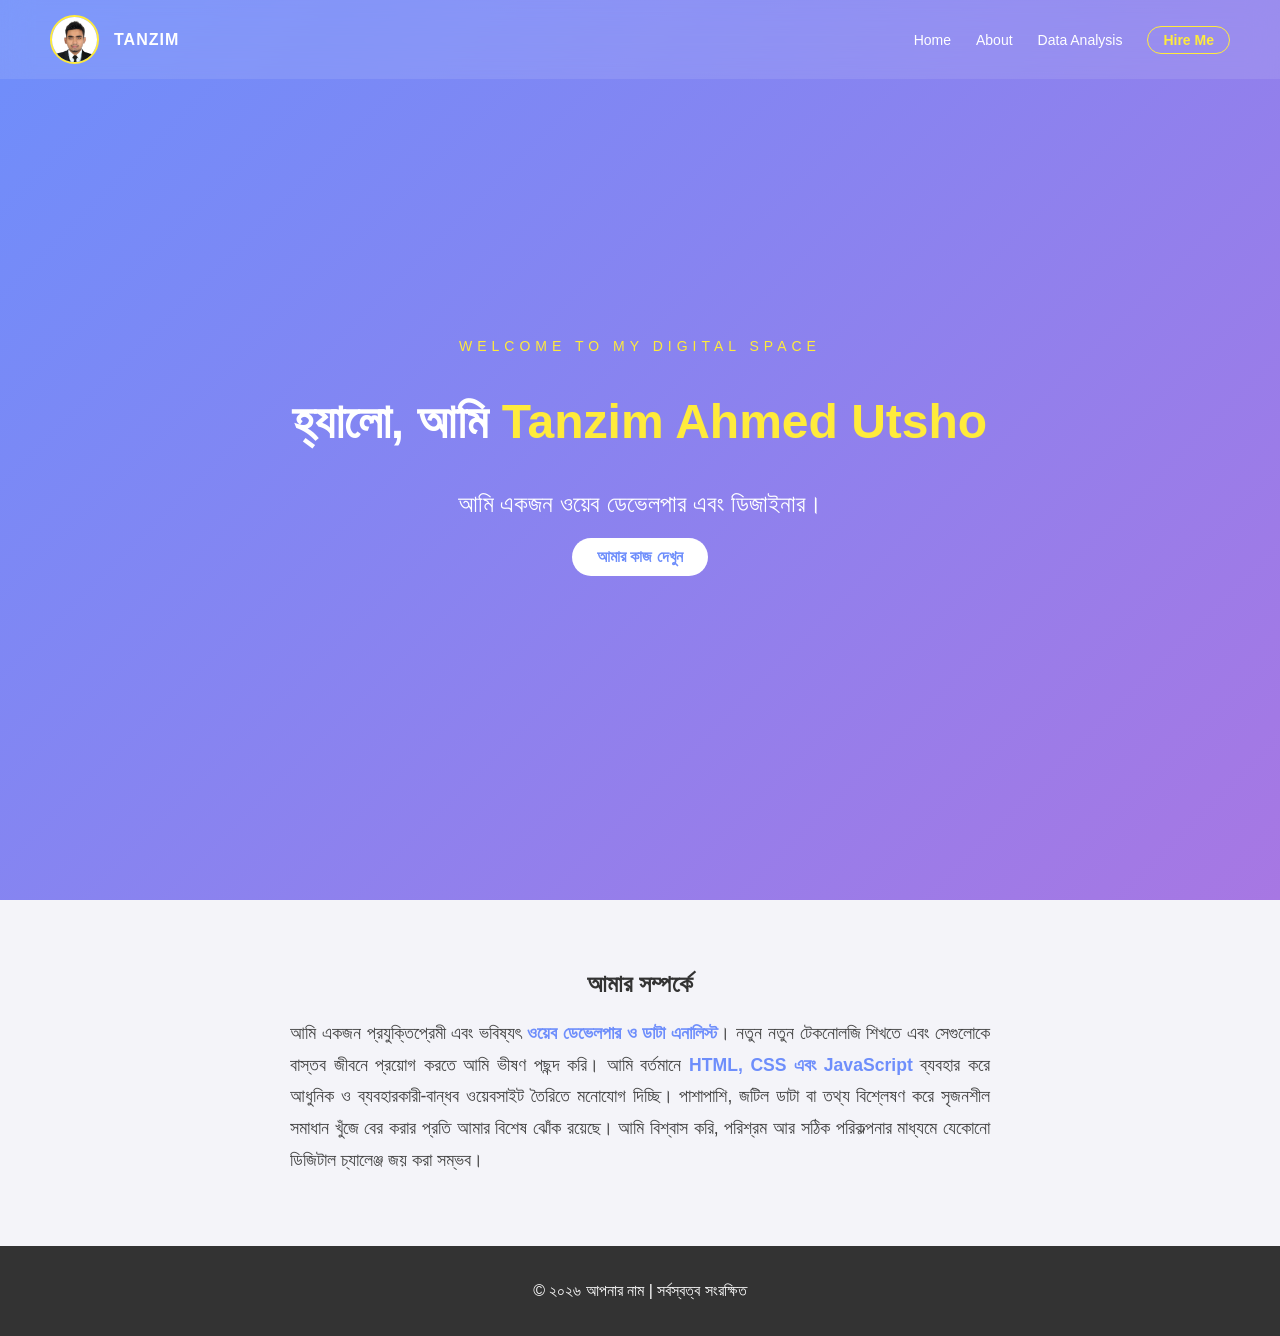
==== index.html @ 4c3c1fb1 "add temp design" ====
<!doctype html>
<html lang="en">
  <head>
    <meta charset="UTF-8" />
    <meta name="viewport" content="width=device-width, initial-scale=1.0" />
    <title>আমার পোর্টফোলিও</title>
    <link rel="stylesheet" href="style.css" />
  </head>
  <body>
    <!-- Navigation Bar and Profile Image -->
    <nav
      style="
        display: flex;
        justify-content: space-between;
        align-items: center;
        padding: 15px 50px;
        background: rgba(255, 255, 255, 0.1);
        backdrop-filter: blur(15px);
        position: fixed;
        top: 0;
        width: 100%;
        z-index: 1000;
        box-sizing: border-box;
      "
    >
      <!-- প্রোফাইল ছবি ও নাম -->
      <div style="display: flex; align-items: center; gap: 15px">
        <img
          src="/image/Tanzim Ahmed 2x2.jpg"
          alt="Tanzim"
          style="
            width: 45px;
            height: 45px;
            border-radius: 50%;
            border: 2px solid #ffeb3b;
            object-fit: cover;
          "
        />
        <span style="color: white; font-weight: bold; letter-spacing: 1px"
          >TANZIM</span
        >
      </div>

      <!-- মেনু লিঙ্কস -->
      <ul
        style="
          list-style: none;
          display: flex;
          gap: 25px;
          margin: 0;
          padding: 0;
        "
      >
        <li>
          <a
            href="#"
            style="
              color: white;
              text-decoration: none;
              font-size: 14px;
              font-weight: 500;
              transition: 0.3s;
            "
            >Home</a
          >
        </li>
        <li>
          <a
            href="#about"
            style="
              color: white;
              text-decoration: none;
              font-size: 14px;
              font-weight: 500;
            "
            >About</a
          >
        </li>
        <li>
          <a
            href="skill.html"
            style="
              color: white;
              text-decoration: none;
              font-size: 14px;
              font-weight: 500;
            "
            >Data Analysis</a
          >
        </li>
        <li>
          <a
            href="hireMe.html"
            style="
              color: #ffeb3b;
              text-decoration: none;
              font-size: 14px;
              font-weight: bold;
              border: 1px solid #ffeb3b;
              padding: 5px 15px;
              border-radius: 20px;
            "
            >Hire Me</a
          >
        </li>
      </ul>
    </nav>

    <section id="hero">
      <div class="content">
        <p
          style="
            text-transform: uppercase;
            letter-spacing: 5px;
            color: #ffeb3b;
            font-size: 14px;
            margin-bottom: 0;
            animation: glow 2s ease-in-out infinite alternate;
          "
        >
          Welcome to my Digital Space
        </p>

        <!-- নিচের কোডটি আপনার CSS ফাইলে দিয়ে দিন -->
        <style>
          @keyframes glow {
            from {
              text-shadow:
                0 0 5px #fff,
                0 0 10px #ffeb3b;
            }
            to {
              text-shadow:
                0 0 10px #fff,
                0 0 20px #ffeb3b;
            }
          }
        </style>

        <h1>হ্যালো, আমি <span>Tanzim Ahmed Utsho</span></h1>
        <p id="a">আমি একজন ওয়েব ডেভেলপার এবং ডিজাইনার।</p>
        <a href="frontPage.html" class="btn">আমার কাজ দেখুন</a>
      </div>
    </section>

    <section id="about">
      <h2>আমার সম্পর্কে</h2>
      <p>
        আমি একজন প্রযুক্তিপ্রেমী এবং ভবিষ্যৎ
        <b>ওয়েব ডেভেলপার ও ডাটা এনালিস্ট</b>। নতুন নতুন টেকনোলজি শিখতে এবং
        সেগুলোকে বাস্তব জীবনে প্রয়োগ করতে আমি ভীষণ পছন্দ করি। আমি বর্তমানে
        <b>HTML, CSS এবং JavaScript</b> ব্যবহার করে আধুনিক ও ব্যবহারকারী-বান্ধব
        ওয়েবসাইট তৈরিতে মনোযোগ দিচ্ছি। পাশাপাশি, জটিল ডাটা বা তথ্য বিশ্লেষণ করে
        সৃজনশীল সমাধান খুঁজে বের করার প্রতি আমার বিশেষ ঝোঁক রয়েছে। আমি বিশ্বাস
        করি, পরিশ্রম আর সঠিক পরিকল্পনার মাধ্যমে যেকোনো ডিজিটাল চ্যালেঞ্জ জয় করা
        সম্ভব।
      </p>
    </section>

    <footer>
      <p>&copy; ২০২৬ আপনার নাম | সর্বস্বত্ব সংরক্ষিত</p>
    </footer>
  </body>
</html>
---- style.css ----
/* পুরো পেজের বেসিক ডিজাইন */
body {
  font-family: "Segoe UI", Tahoma, Geneva, Verdana, sans-serif;
  margin: 0;
  padding: 0;
  background-color: #f4f4f9;
  color: #333;
  text-align: center;
}

/* হিরো সেকশন (উপরের অংশ) */
#hero {
  background: linear-gradient(135deg, #6e8efb, #a777e3);
  height: 100vh;
  display: flex;
  justify-content: center;
  align-items: center;
  color: white;
}

#hero h1 {
  font-size: 3rem;
}

#hero span {
  color: #ffeb3b; /* নামের রঙ আলাদা করা হয়েছে */
}

/* আপনার আগের id="a" এর জন্য স্টাইল */
#a {
  font-size: 1.5rem;
  margin-bottom: 20px;
}

/* বাটন ডিজাইন */
.btn {
  display: inline-block;
  padding: 10px 25px;
  background: white;
  color: #6e8efb;
  text-decoration: none;
  border-radius: 50px;
  font-weight: bold;
  transition: 0.3s;
}

.btn:hover {
  background: #ffeb3b;
  color: #333;
}

/* About সেকশন */
#about {
  padding: 50px 20px;
  max-width: 800px;
  margin: 0 auto;
}
#about p {
  font-size: 1.1rem;
  line-height: 1.8; /* লাইনের মাঝখানে গ্যাপ বাড়াবে, যা পড়ার জন্য আরামদায়ক */
  color: #444;
  max-width: 700px;
  margin: 20px auto; /* টেক্সটটি মাঝখানে রাখবে */
  text-align: justify; /* দুই পাশের মার্জিন সমান রাখবে */
}

#about b {
  color: #6e8efb; /* মূল শব্দগুলো নীল রঙে হাইলাইট হবে */
}

/* ফুটার */
footer {
  background: #333;
  color: white;
  padding: 20px 0;
}

/* নেভিগেশন বার এর জন্য এনিমেশন */
nav {
  animation: slideDown 0.8s ease-out;
}

@keyframes slideDown {
  from {
    transform: translateY(-100%);
  }
  to {
    transform: translateY(0);
  }
}

/* মেনু লিঙ্কে মাউস নিলে হালকা উজ্জ্বল হবে */
nav ul li a:hover {
  color: #ffeb3b !important;
  text-shadow: 0 0 10px rgba(255, 235, 59, 0.7);
}
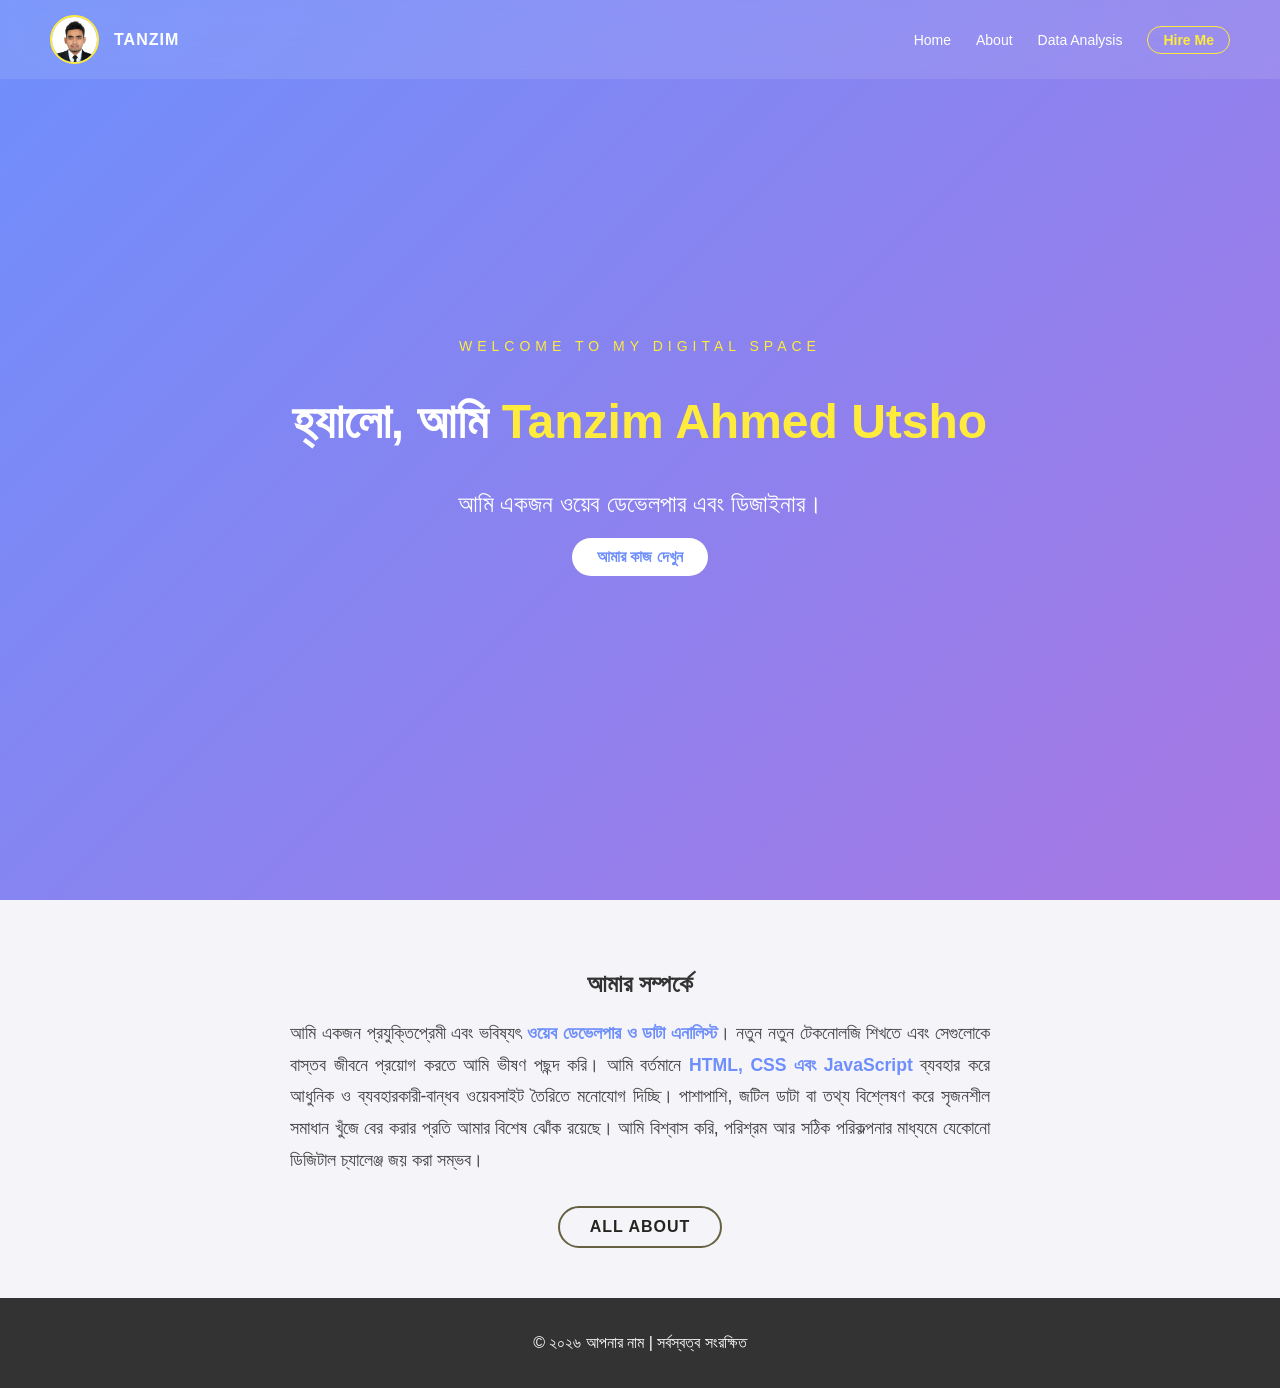
==== commit b99a0f14: "all about section added" ====
--- a/index.html
+++ b/index.html
@@ -155,6 +155,35 @@
         করি, পরিশ্রম আর সঠিক পরিকল্পনার মাধ্যমে যেকোনো ডিজিটাল চ্যালেঞ্জ জয় করা
         সম্ভব।
       </p>
+      <div style="text-align: center; margin-top: 30px">
+        <a
+          href="detailsMe.html"
+          style="
+            display: inline-block;
+            padding: 10px 30px;
+            font-size: 16px;
+            font-weight: bold;
+            color: #252520;
+            text-decoration: none;
+            border: 2px solid #666241;
+            border-radius: 30px;
+            transition: all 0.3s ease;
+            background: transparent;
+            text-transform: uppercase;
+            letter-spacing: 1px;
+          "
+          onmouseover="
+            this.style.backgroundColor = '#ffeb3b';
+            this.style.color = '#000';
+          "
+          onmouseout="
+            this.style.backgroundColor = 'transparent';
+            this.style.color = '#ffeb3b';
+          "
+        >
+          All About
+        </a>
+      </div>
     </section>
 
     <footer>
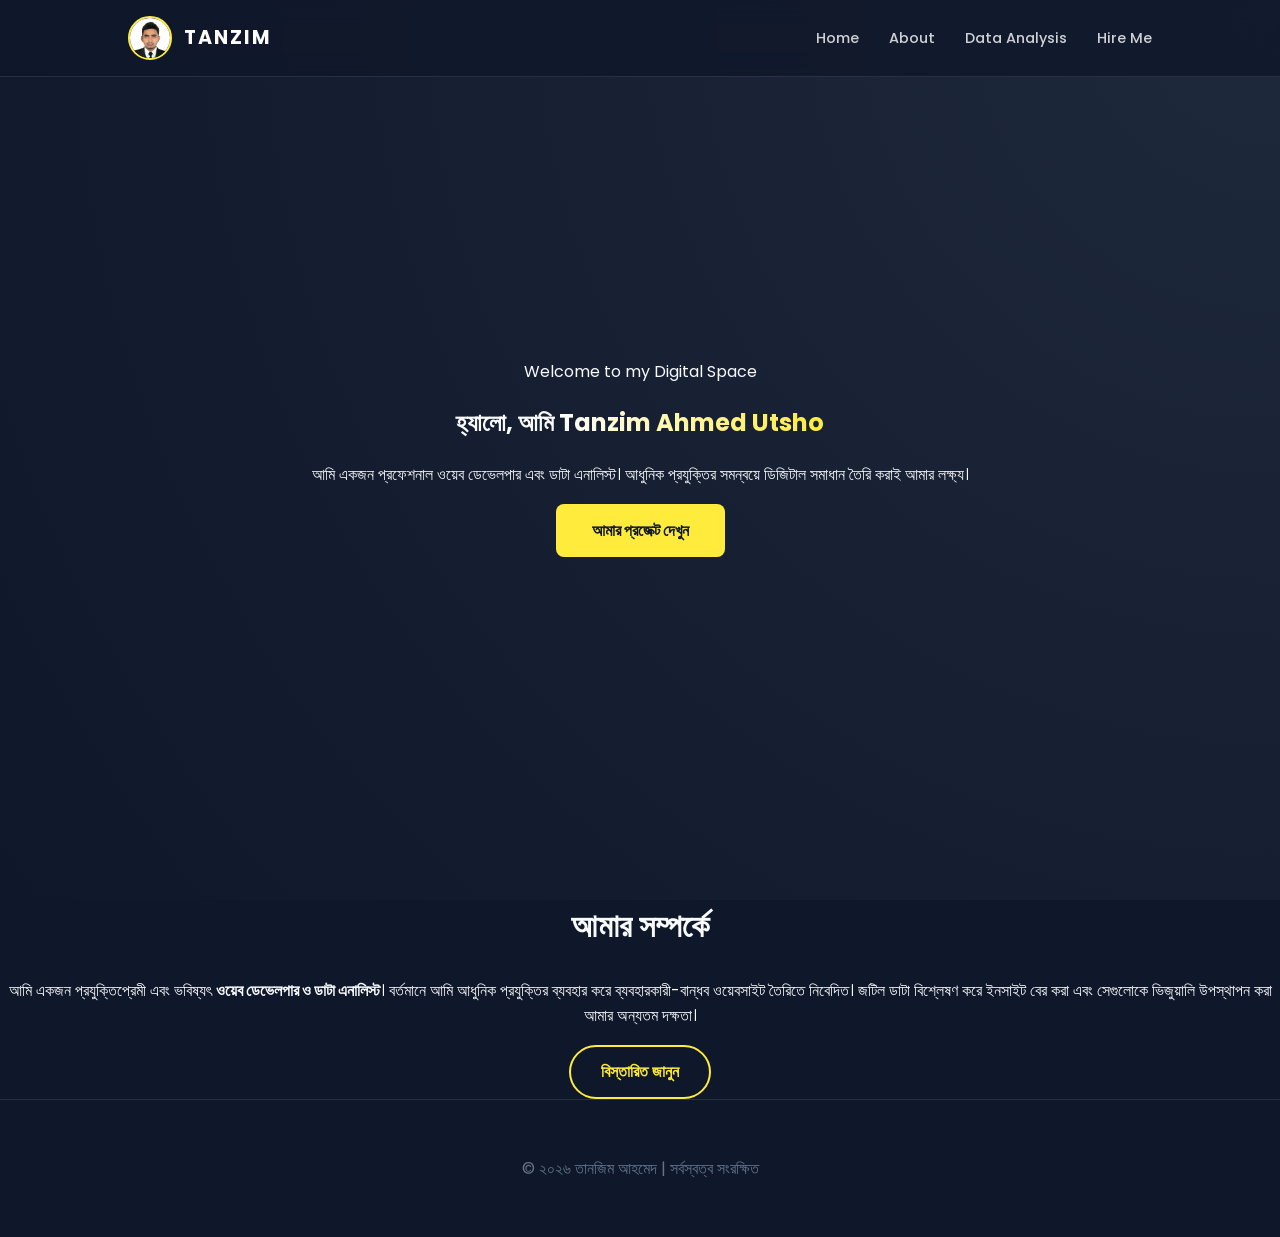
==== commit 41624ef2: "theme update" ====
--- a/index.html
+++ b/index.html
@@ -3,191 +3,56 @@
   <head>
     <meta charset="UTF-8" />
     <meta name="viewport" content="width=device-width, initial-scale=1.0" />
-    <title>আমার পোর্টফোলিও</title>
+    <title>Tanzim Ahmed | Portfolio</title>
     <link rel="stylesheet" href="style.css" />
+    <link
+      href="https://fonts.googleapis.com/css2?family=Poppins:wght@300;400;600;700&display=swap"
+      rel="stylesheet"
+    />
   </head>
   <body>
-    <!-- Navigation Bar and Profile Image -->
-    <nav
-      style="
-        display: flex;
-        justify-content: space-between;
-        align-items: center;
-        padding: 15px 50px;
-        background: rgba(255, 255, 255, 0.1);
-        backdrop-filter: blur(15px);
-        position: fixed;
-        top: 0;
-        width: 100%;
-        z-index: 1000;
-        box-sizing: border-box;
-      "
-    >
-      <!-- প্রোফাইল ছবি ও নাম -->
-      <div style="display: flex; align-items: center; gap: 15px">
-        <img
-          src="/image/Tanzim Ahmed 2x2.jpg"
-          alt="Tanzim"
-          style="
-            width: 45px;
-            height: 45px;
-            border-radius: 50%;
-            border: 2px solid #ffeb3b;
-            object-fit: cover;
-          "
-        />
-        <span style="color: white; font-weight: bold; letter-spacing: 1px"
-          >TANZIM</span
-        >
-      </div>
+    <nav>
+      <a href="#" class="nav-logo">
+        <img src="/image/Tanzim Ahmed 2x2.jpg" alt="Tanzim" />
+        <span>TANZIM</span>
+      </a>
 
-      <!-- মেনু লিঙ্কস -->
-      <ul
-        style="
-          list-style: none;
-          display: flex;
-          gap: 25px;
-          margin: 0;
-          padding: 0;
-        "
-      >
-        <li>
-          <a
-            href="#"
-            style="
-              color: white;
-              text-decoration: none;
-              font-size: 14px;
-              font-weight: 500;
-              transition: 0.3s;
-            "
-            >Home</a
-          >
-        </li>
-        <li>
-          <a
-            href="#about"
-            style="
-              color: white;
-              text-decoration: none;
-              font-size: 14px;
-              font-weight: 500;
-            "
-            >About</a
-          >
-        </li>
-        <li>
-          <a
-            href="skill.html"
-            style="
-              color: white;
-              text-decoration: none;
-              font-size: 14px;
-              font-weight: 500;
-            "
-            >Data Analysis</a
-          >
-        </li>
-        <li>
-          <a
-            href="hireMe.html"
-            style="
-              color: #ffeb3b;
-              text-decoration: none;
-              font-size: 14px;
-              font-weight: bold;
-              border: 1px solid #ffeb3b;
-              padding: 5px 15px;
-              border-radius: 20px;
-            "
-            >Hire Me</a
-          >
-        </li>
+      <ul class="nav-links">
+        <li><a href="#">Home</a></li>
+        <li><a href="#about">About</a></li>
+        <li><a href="skill.html">Data Analysis</a></li>
+        <li><a href="hireMe.html" class="btn-hire">Hire Me</a></li>
       </ul>
     </nav>
 
     <section id="hero">
       <div class="content">
-        <p
-          style="
-            text-transform: uppercase;
-            letter-spacing: 5px;
-            color: #ffeb3b;
-            font-size: 14px;
-            margin-bottom: 0;
-            animation: glow 2s ease-in-out infinite alternate;
-          "
-        >
-          Welcome to my Digital Space
+        <p class="hero-tagline">Welcome to my Digital Space</p>
+        <h1>হ্যালো, আমি <span>Tanzim Ahmed Utsho</span></h1>
+        <p class="hero-sub">
+          আমি একজন প্রফেশনাল ওয়েব ডেভেলপার এবং ডাটা এনালিস্ট। আধুনিক প্রযুক্তির
+          সমন্বয়ে ডিজিটাল সমাধান তৈরি করাই আমার লক্ষ্য।
         </p>
-
-        <!-- নিচের কোডটি আপনার CSS ফাইলে দিয়ে দিন -->
-        <style>
-          @keyframes glow {
-            from {
-              text-shadow:
-                0 0 5px #fff,
-                0 0 10px #ffeb3b;
-            }
-            to {
-              text-shadow:
-                0 0 10px #fff,
-                0 0 20px #ffeb3b;
-            }
-          }
-        </style>
-
-        <h1>হ্যালো, আমি <span>Tanzim Ahmed Utsho</span></h1>
-        <p id="a">আমি একজন ওয়েব ডেভেলপার এবং ডিজাইনার।</p>
-        <a href="frontPage.html" class="btn">আমার কাজ দেখুন</a>
+        <a href="frontPage.html" class="btn-primary">আমার প্রজেক্ট দেখুন</a>
       </div>
     </section>
 
     <section id="about">
-      <h2>আমার সম্পর্কে</h2>
-      <p>
-        আমি একজন প্রযুক্তিপ্রেমী এবং ভবিষ্যৎ
-        <b>ওয়েব ডেভেলপার ও ডাটা এনালিস্ট</b>। নতুন নতুন টেকনোলজি শিখতে এবং
-        সেগুলোকে বাস্তব জীবনে প্রয়োগ করতে আমি ভীষণ পছন্দ করি। আমি বর্তমানে
-        <b>HTML, CSS এবং JavaScript</b> ব্যবহার করে আধুনিক ও ব্যবহারকারী-বান্ধব
-        ওয়েবসাইট তৈরিতে মনোযোগ দিচ্ছি। পাশাপাশি, জটিল ডাটা বা তথ্য বিশ্লেষণ করে
-        সৃজনশীল সমাধান খুঁজে বের করার প্রতি আমার বিশেষ ঝোঁক রয়েছে। আমি বিশ্বাস
-        করি, পরিশ্রম আর সঠিক পরিকল্পনার মাধ্যমে যেকোনো ডিজিটাল চ্যালেঞ্জ জয় করা
-        সম্ভব।
-      </p>
-      <div style="text-align: center; margin-top: 30px">
-        <a
-          href="detailsMe.html"
-          style="
-            display: inline-block;
-            padding: 10px 30px;
-            font-size: 16px;
-            font-weight: bold;
-            color: #252520;
-            text-decoration: none;
-            border: 2px solid #666241;
-            border-radius: 30px;
-            transition: all 0.3s ease;
-            background: transparent;
-            text-transform: uppercase;
-            letter-spacing: 1px;
-          "
-          onmouseover="
-            this.style.backgroundColor = '#ffeb3b';
-            this.style.color = '#000';
-          "
-          onmouseout="
-            this.style.backgroundColor = 'transparent';
-            this.style.color = '#ffeb3b';
-          "
-        >
-          All About
-        </a>
+      <div class="about-card">
+        <h2 style="margin-top: 0; font-size: 2rem">আমার সম্পর্কে</h2>
+        <p>
+          আমি একজন প্রযুক্তিপ্রেমী এবং ভবিষ্যৎ
+          <b>ওয়েব ডেভেলপার ও ডাটা এনালিস্ট</b>। বর্তমানে আমি আধুনিক প্রযুক্তির
+          ব্যবহার করে ব্যবহারকারী-বান্ধব ওয়েবসাইট তৈরিতে নিবেদিত। জটিল ডাটা
+          বিশ্লেষণ করে ইনসাইট বের করা এবং সেগুলোকে ভিজুয়ালি উপস্থাপন করা আমার
+          অন্যতম দক্ষতা।
+        </p>
+        <a href="detailsMe.html" class="btn-outline">বিস্তারিত জানুন</a>
       </div>
     </section>
 
     <footer>
-      <p>&copy; ২০২৬ আপনার নাম | সর্বস্বত্ব সংরক্ষিত</p>
+      <p>&copy; ২০২৬ তানজিম আহমেদ | সর্বস্বত্ব সংরক্ষিত</p>
     </footer>
   </body>
 </html>
--- a/style.css
+++ b/style.css
@@ -1,83 +1,132 @@
-/* পুরো পেজের বেসিক ডিজাইন */
+:root {
+  --primary-color: #ffeb3b;
+  --bg-dark: #0f172a;
+  --text-light: #f8fafc;
+  --glass-bg: rgba(255, 255, 255, 0.05);
+  --glass-border: rgba(255, 255, 255, 0.1);
+}
+
 body {
-  font-family: "Segoe UI", Tahoma, Geneva, Verdana, sans-serif;
   margin: 0;
-  padding: 0;
-  background-color: #f4f4f9;
-  color: #333;
+  font-family: "Poppins", sans-serif;
+  background-color: var(--bg-dark);
+  color: var(--text-light);
+  scroll-behavior: smooth;
+  line-height: 1.6;
   text-align: center;
 }
 
-/* হিরো সেকশন (উপরের অংশ) */
-#hero {
-  background: linear-gradient(135deg, #6e8efb, #a777e3);
-  height: 100vh;
+/* Modern Navigation */
+nav {
   display: flex;
-  justify-content: center;
+  justify-content: space-between;
   align-items: center;
-  color: white;
+  padding: 1rem 10%;
+  background: rgba(15, 23, 42, 0.8);
+  backdrop-filter: blur(12px);
+  position: fixed;
+  top: 0;
+  width: 100%;
+  z-index: 1000;
+  box-sizing: border-box;
+  border-bottom: 1px solid var(--glass-border);
+  animation: slideDown 0.8s ease-out;
 }
 
-#hero h1 {
-  font-size: 3rem;
+.nav-logo {
+  display: flex;
+  align-items: center;
+  gap: 12px;
+  text-decoration: none;
 }
 
-#hero span {
-  color: #ffeb3b; /* নামের রঙ আলাদা করা হয়েছে */
+.nav-logo img {
+  width: 40px;
+  height: 40px;
+  border-radius: 50%;
+  border: 2px solid var(--primary-color);
+  object-fit: cover;
 }
 
-/* আপনার আগের id="a" এর জন্য স্টাইল */
-#a {
-  font-size: 1.5rem;
-  margin-bottom: 20px;
+.nav-logo span {
+  color: white;
+  font-weight: 700;
+  letter-spacing: 2px;
+  font-size: 1.2rem;
 }
 
-/* বাটন ডিজাইন */
-.btn {
-  display: inline-block;
-  padding: 10px 25px;
-  background: white;
-  color: #6e8efb;
+.nav-links {
+  list-style: none;
+  display: flex;
+  gap: 30px;
+  margin: 0;
+  padding: 0;
+}
+
+.nav-links a {
+  color: rgba(255, 255, 255, 0.8);
   text-decoration: none;
-  border-radius: 50px;
-  font-weight: bold;
+  font-size: 0.9rem;
+  font-weight: 500;
   transition: 0.3s;
 }
 
-.btn:hover {
-  background: #ffeb3b;
-  color: #333;
+.nav-links a:hover {
+  color: var(--primary-color);
 }
 
-/* About সেকশন */
-#about {
-  padding: 50px 20px;
-  max-width: 800px;
-  margin: 0 auto;
-}
-#about p {
-  font-size: 1.1rem;
-  line-height: 1.8; /* লাইনের মাঝখানে গ্যাপ বাড়াবে, যা পড়ার জন্য আরামদায়ক */
-  color: #444;
-  max-width: 700px;
-  margin: 20px auto; /* টেক্সটটি মাঝখানে রাখবে */
-  text-align: justify; /* দুই পাশের মার্জিন সমান রাখবে */
+/* Global Components */
+#hero {
+  height: 100vh;
+  display: flex;
+  flex-direction: column;
+  justify-content: center;
+  align-items: center;
+  background: radial-gradient(circle at top right, #1e293b, #0f172a);
+  padding: 0 20px;
 }
 
-#about b {
-  color: #6e8efb; /* মূল শব্দগুলো নীল রঙে হাইলাইট হবে */
+.glass-card {
+  background: var(--glass-bg);
+  padding: 40px;
+  border-radius: 24px;
+  border: 1px solid var(--glass-border);
+  backdrop-filter: blur(10px);
+  margin-bottom: 30px;
 }
 
-/* ফুটার */
-footer {
-  background: #333;
-  color: white;
-  padding: 20px 0;
+.btn-primary {
+  display: inline-block;
+  padding: 14px 36px;
+  background: var(--primary-color);
+  color: var(--bg-dark);
+  text-decoration: none;
+  font-weight: 700;
+  border-radius: 8px;
+  transition: 0.3s transform;
 }
 
-/* নেভিগেশন বার এর জন্য এনিমেশন */
-nav {
-  animation: slideDown 0.8s ease-out;
+.btn-outline {
+  display: inline-block;
+  padding: 12px 30px;
+  border: 2px solid var(--primary-color);
+  color: var(--primary-color);
+  text-decoration: none;
+  border-radius: 50px;
+  text-transform: uppercase;
+  font-weight: 600;
+  transition: 0.3s;
+}
+
+.btn-outline:hover {
+  background: var(--primary-color);
+  color: var(--bg-dark);
+}
+
+footer {
+  padding: 40px;
+  border-top: 1px solid var(--glass-border);
+  color: #64748b;
 }
 
 @keyframes slideDown {
@@ -89,8 +138,8 @@
   }
 }
 
-/* মেনু লিঙ্কে মাউস নিলে হালকা উজ্জ্বল হবে */
-nav ul li a:hover {
-  color: #ffeb3b !important;
-  text-shadow: 0 0 10px rgba(255, 235, 59, 0.7);
+h1 span {
+  background: linear-gradient(to right, #fff, var(--primary-color));
+  -webkit-background-clip: text;
+  -webkit-text-fill-color: transparent;
 }
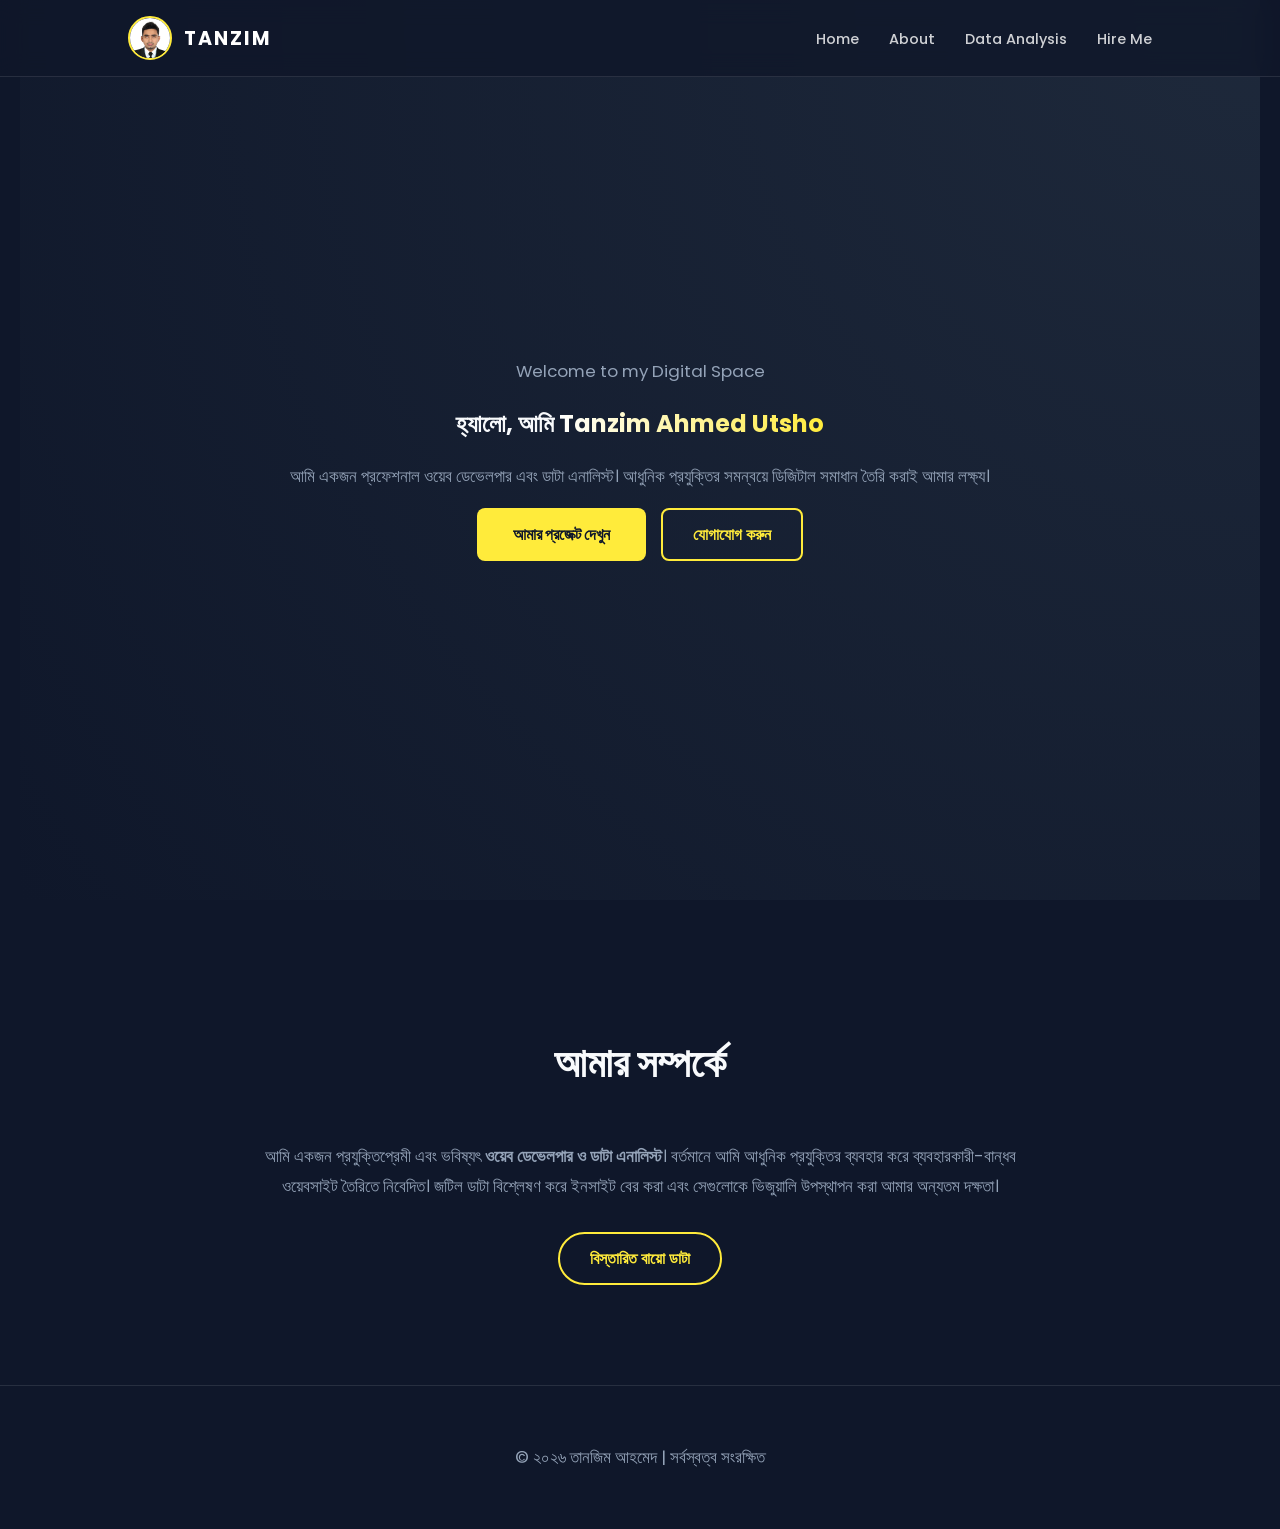
==== commit 1a351e77: "content update" ====
--- a/index.html
+++ b/index.html
@@ -8,6 +8,10 @@
     <link
       href="https://fonts.googleapis.com/css2?family=Poppins:wght@300;400;600;700&display=swap"
       rel="stylesheet"
+    />
+    <link
+      rel="stylesheet"
+      href="https://cdnjs.cloudflare.com/ajax/libs/font-awesome/6.0.0/css/all.min.css"
     />
   </head>
   <body>
@@ -33,21 +37,31 @@
           আমি একজন প্রফেশনাল ওয়েব ডেভেলপার এবং ডাটা এনালিস্ট। আধুনিক প্রযুক্তির
           সমন্বয়ে ডিজিটাল সমাধান তৈরি করাই আমার লক্ষ্য।
         </p>
-        <a href="frontPage.html" class="btn-primary">আমার প্রজেক্ট দেখুন</a>
+        <div style="display: flex; gap: 15px; justify-content: center">
+          <a href="frontPage.html" class="btn-primary">আমার প্রজেক্ট দেখুন</a>
+          <a
+            href="hireMe.html"
+            class="btn-outline"
+            style="border-radius: 8px; text-transform: none"
+            >যোগাযোগ করুন</a
+          >
+        </div>
       </div>
     </section>
 
     <section id="about">
+      <h2 class="section-title">আমার সম্পর্কে</h2>
       <div class="about-card">
-        <h2 style="margin-top: 0; font-size: 2rem">আমার সম্পর্কে</h2>
-        <p>
+        <p style="text-align: center; max-width: 800px; margin: 0 auto 30px">
           আমি একজন প্রযুক্তিপ্রেমী এবং ভবিষ্যৎ
           <b>ওয়েব ডেভেলপার ও ডাটা এনালিস্ট</b>। বর্তমানে আমি আধুনিক প্রযুক্তির
           ব্যবহার করে ব্যবহারকারী-বান্ধব ওয়েবসাইট তৈরিতে নিবেদিত। জটিল ডাটা
           বিশ্লেষণ করে ইনসাইট বের করা এবং সেগুলোকে ভিজুয়ালি উপস্থাপন করা আমার
           অন্যতম দক্ষতা।
         </p>
-        <a href="detailsMe.html" class="btn-outline">বিস্তারিত জানুন</a>
+        <div style="text-align: center">
+          <a href="detailsMe.html" class="btn-outline">বিস্তারিত বায়ো ডাটা</a>
+        </div>
       </div>
     </section>
 
--- a/style.css
+++ b/style.css
@@ -12,7 +12,6 @@
   background-color: var(--bg-dark);
   color: var(--text-light);
   scroll-behavior: smooth;
-  line-height: 1.6;
   text-align: center;
 }
 
@@ -55,6 +54,14 @@
   font-size: 1.2rem;
 }
 
+/* Typography & Content Layout */
+h2.section-title {
+  font-size: 2.5rem;
+  margin-bottom: 3rem;
+  position: relative;
+  display: inline-block;
+}
+
 .nav-links {
   list-style: none;
   display: flex;
@@ -73,6 +80,12 @@
 
 .nav-links a:hover {
   color: var(--primary-color);
+}
+
+section {
+  padding: 100px 10%;
+  max-width: 1200px;
+  margin: 0 auto;
 }
 
 /* Global Components */
@@ -138,6 +151,12 @@
   }
 }
 
+p {
+  color: #94a3b8;
+  line-height: 1.8;
+  font-size: 1.05rem;
+}
+
 h1 span {
   background: linear-gradient(to right, #fff, var(--primary-color));
   -webkit-background-clip: text;
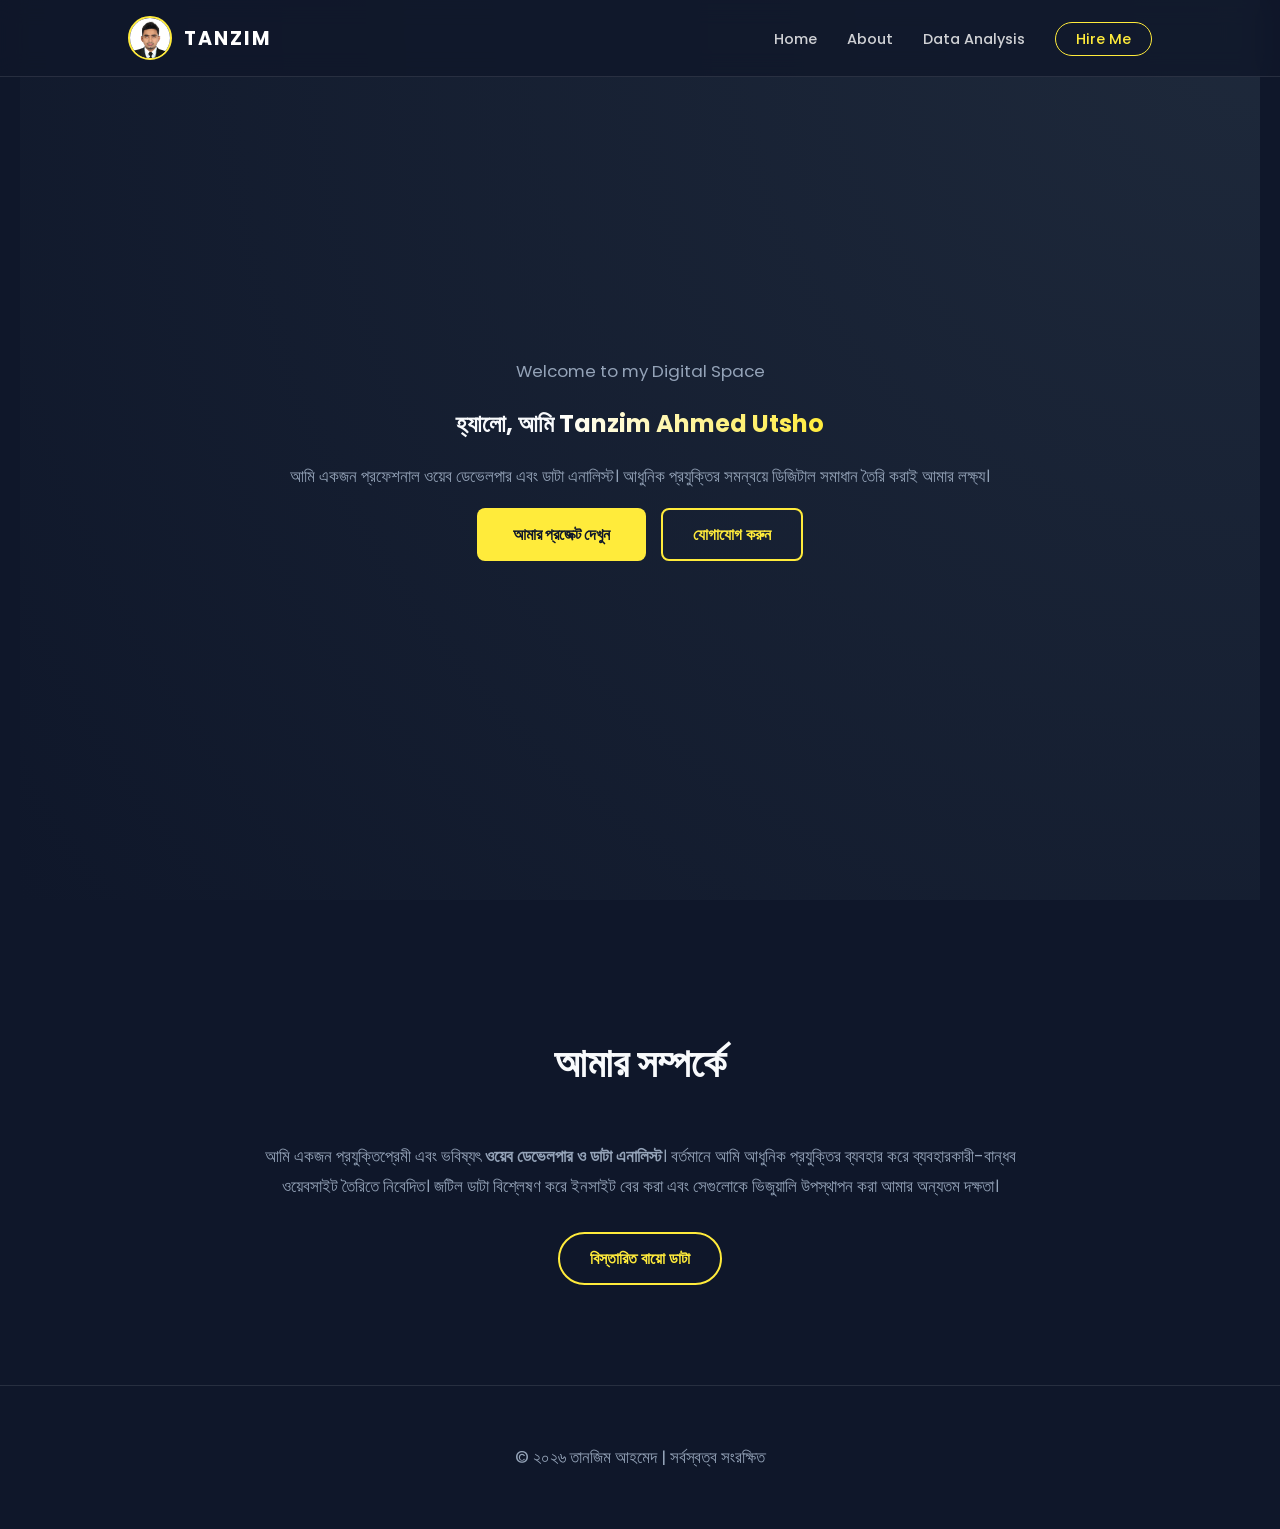
==== commit 08c5e1a5: "hire me button update" ====
--- a/index.html
+++ b/index.html
@@ -16,7 +16,7 @@
   </head>
   <body>
     <nav>
-      <a href="#" class="nav-logo">
+      <a href="index.html" class="nav-logo">
         <img src="/image/Tanzim Ahmed 2x2.jpg" alt="Tanzim" />
         <span>TANZIM</span>
       </a>
--- a/style.css
+++ b/style.css
@@ -82,6 +82,19 @@
   color: var(--primary-color);
 }
 
+.btn-hire {
+  color: var(--primary-color) !important;
+  border: 1px solid var(--primary-color);
+  padding: 6px 20px;
+  border-radius: 50px;
+  transition: 0.3s ease;
+}
+
+.btn-hire:hover {
+  background: var(--primary-color);
+  color: var(--bg-dark) !important;
+}
+
 section {
   padding: 100px 10%;
   max-width: 1200px;
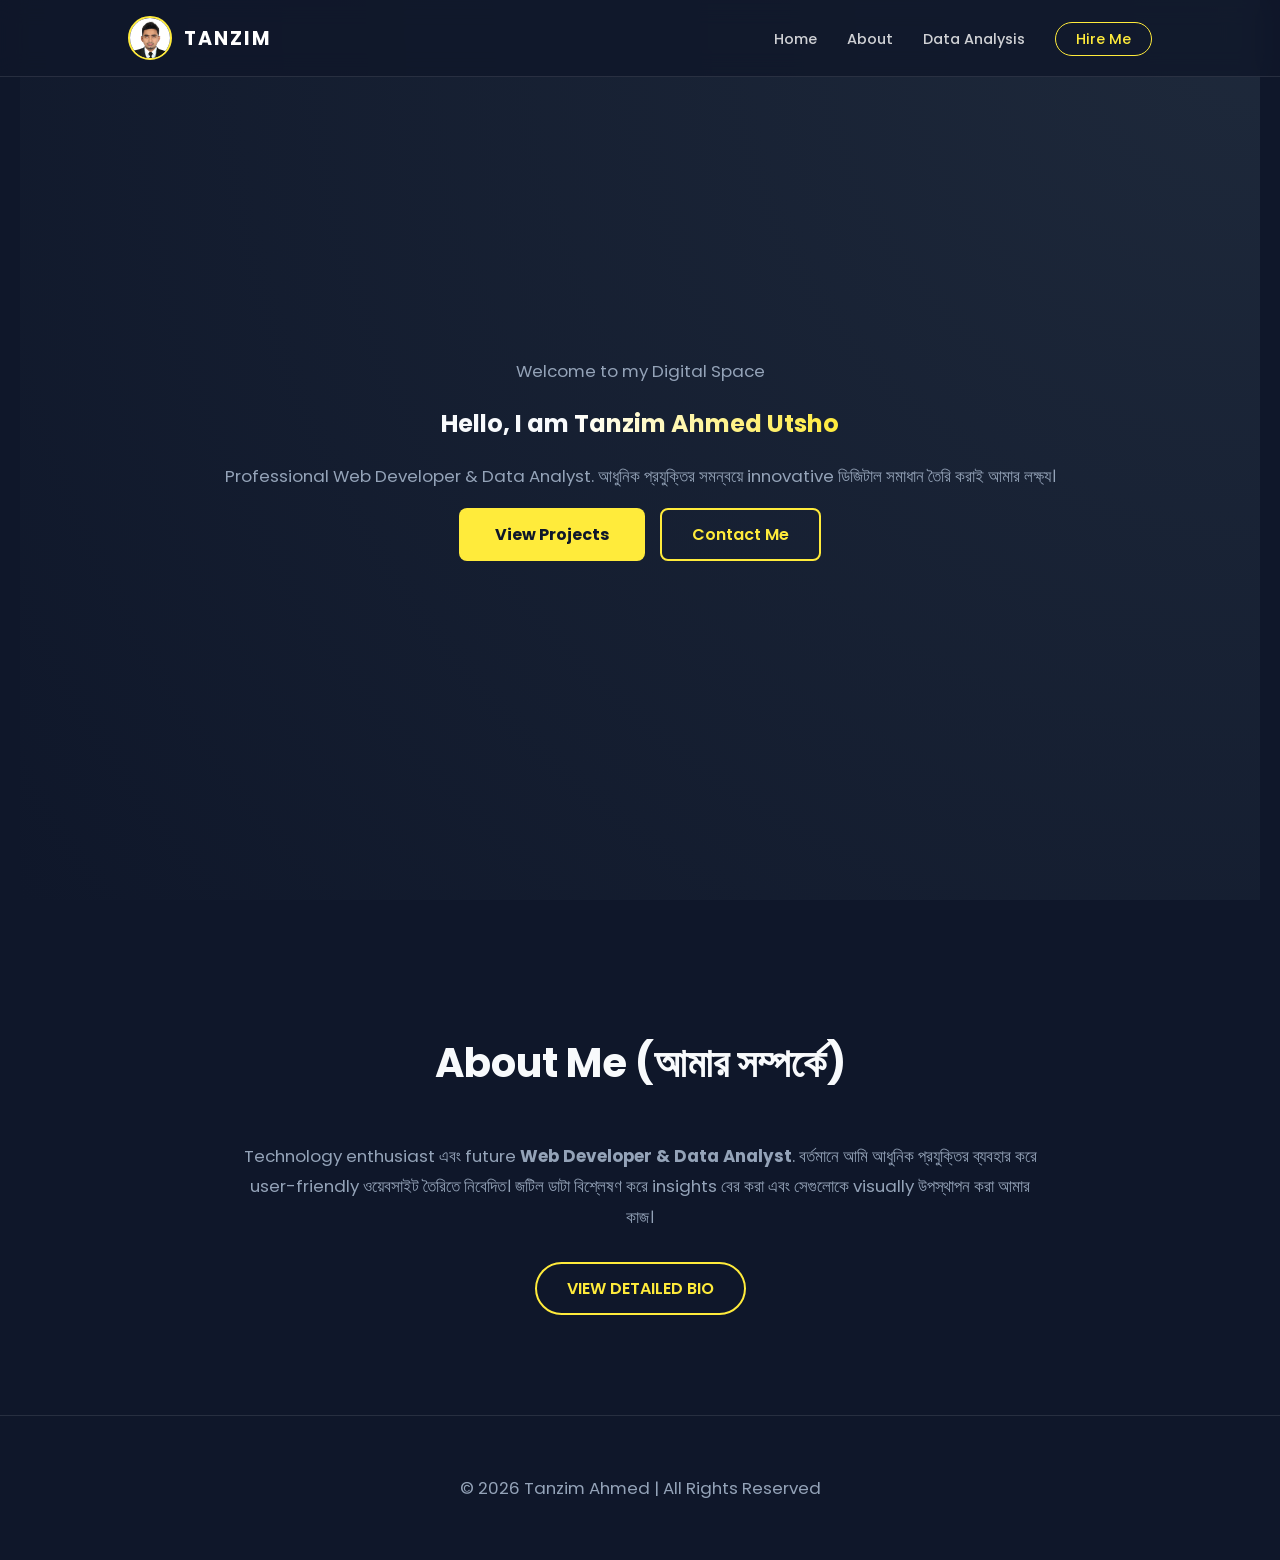
==== commit 78f8f3e6: "allcontent update" ====
--- a/index.html
+++ b/index.html
@@ -32,41 +32,40 @@
     <section id="hero">
       <div class="content">
         <p class="hero-tagline">Welcome to my Digital Space</p>
-        <h1>হ্যালো, আমি <span>Tanzim Ahmed Utsho</span></h1>
+        <h1>Hello, I am <span>Tanzim Ahmed Utsho</span></h1>
         <p class="hero-sub">
-          আমি একজন প্রফেশনাল ওয়েব ডেভেলপার এবং ডাটা এনালিস্ট। আধুনিক প্রযুক্তির
-          সমন্বয়ে ডিজিটাল সমাধান তৈরি করাই আমার লক্ষ্য।
+          Professional Web Developer & Data Analyst. আধুনিক প্রযুক্তির সমন্বয়ে
+          innovative ডিজিটাল সমাধান তৈরি করাই আমার লক্ষ্য।
         </p>
         <div style="display: flex; gap: 15px; justify-content: center">
-          <a href="frontPage.html" class="btn-primary">আমার প্রজেক্ট দেখুন</a>
+          <a href="frontPage.html" class="btn-primary">View Projects</a>
           <a
             href="hireMe.html"
             class="btn-outline"
             style="border-radius: 8px; text-transform: none"
-            >যোগাযোগ করুন</a
+            >Contact Me</a
           >
         </div>
       </div>
     </section>
 
     <section id="about">
-      <h2 class="section-title">আমার সম্পর্কে</h2>
+      <h2 class="section-title">About Me (আমার সম্পর্কে)</h2>
       <div class="about-card">
         <p style="text-align: center; max-width: 800px; margin: 0 auto 30px">
-          আমি একজন প্রযুক্তিপ্রেমী এবং ভবিষ্যৎ
-          <b>ওয়েব ডেভেলপার ও ডাটা এনালিস্ট</b>। বর্তমানে আমি আধুনিক প্রযুক্তির
-          ব্যবহার করে ব্যবহারকারী-বান্ধব ওয়েবসাইট তৈরিতে নিবেদিত। জটিল ডাটা
-          বিশ্লেষণ করে ইনসাইট বের করা এবং সেগুলোকে ভিজুয়ালি উপস্থাপন করা আমার
-          অন্যতম দক্ষতা।
+          Technology enthusiast এবং future <b>Web Developer & Data Analyst</b>.
+          বর্তমানে আমি আধুনিক প্রযুক্তির ব্যবহার করে user-friendly ওয়েবসাইট
+          তৈরিতে নিবেদিত। জটিল ডাটা বিশ্লেষণ করে insights বের করা এবং সেগুলোকে
+          visually উপস্থাপন করা আমার কাজ।
         </p>
         <div style="text-align: center">
-          <a href="detailsMe.html" class="btn-outline">বিস্তারিত বায়ো ডাটা</a>
+          <a href="detailsMe.html" class="btn-outline">View Detailed Bio</a>
         </div>
       </div>
     </section>
 
     <footer>
-      <p>&copy; ২০২৬ তানজিম আহমেদ | সর্বস্বত্ব সংরক্ষিত</p>
+      <p>&copy; 2026 Tanzim Ahmed | All Rights Reserved</p>
     </footer>
   </body>
 </html>
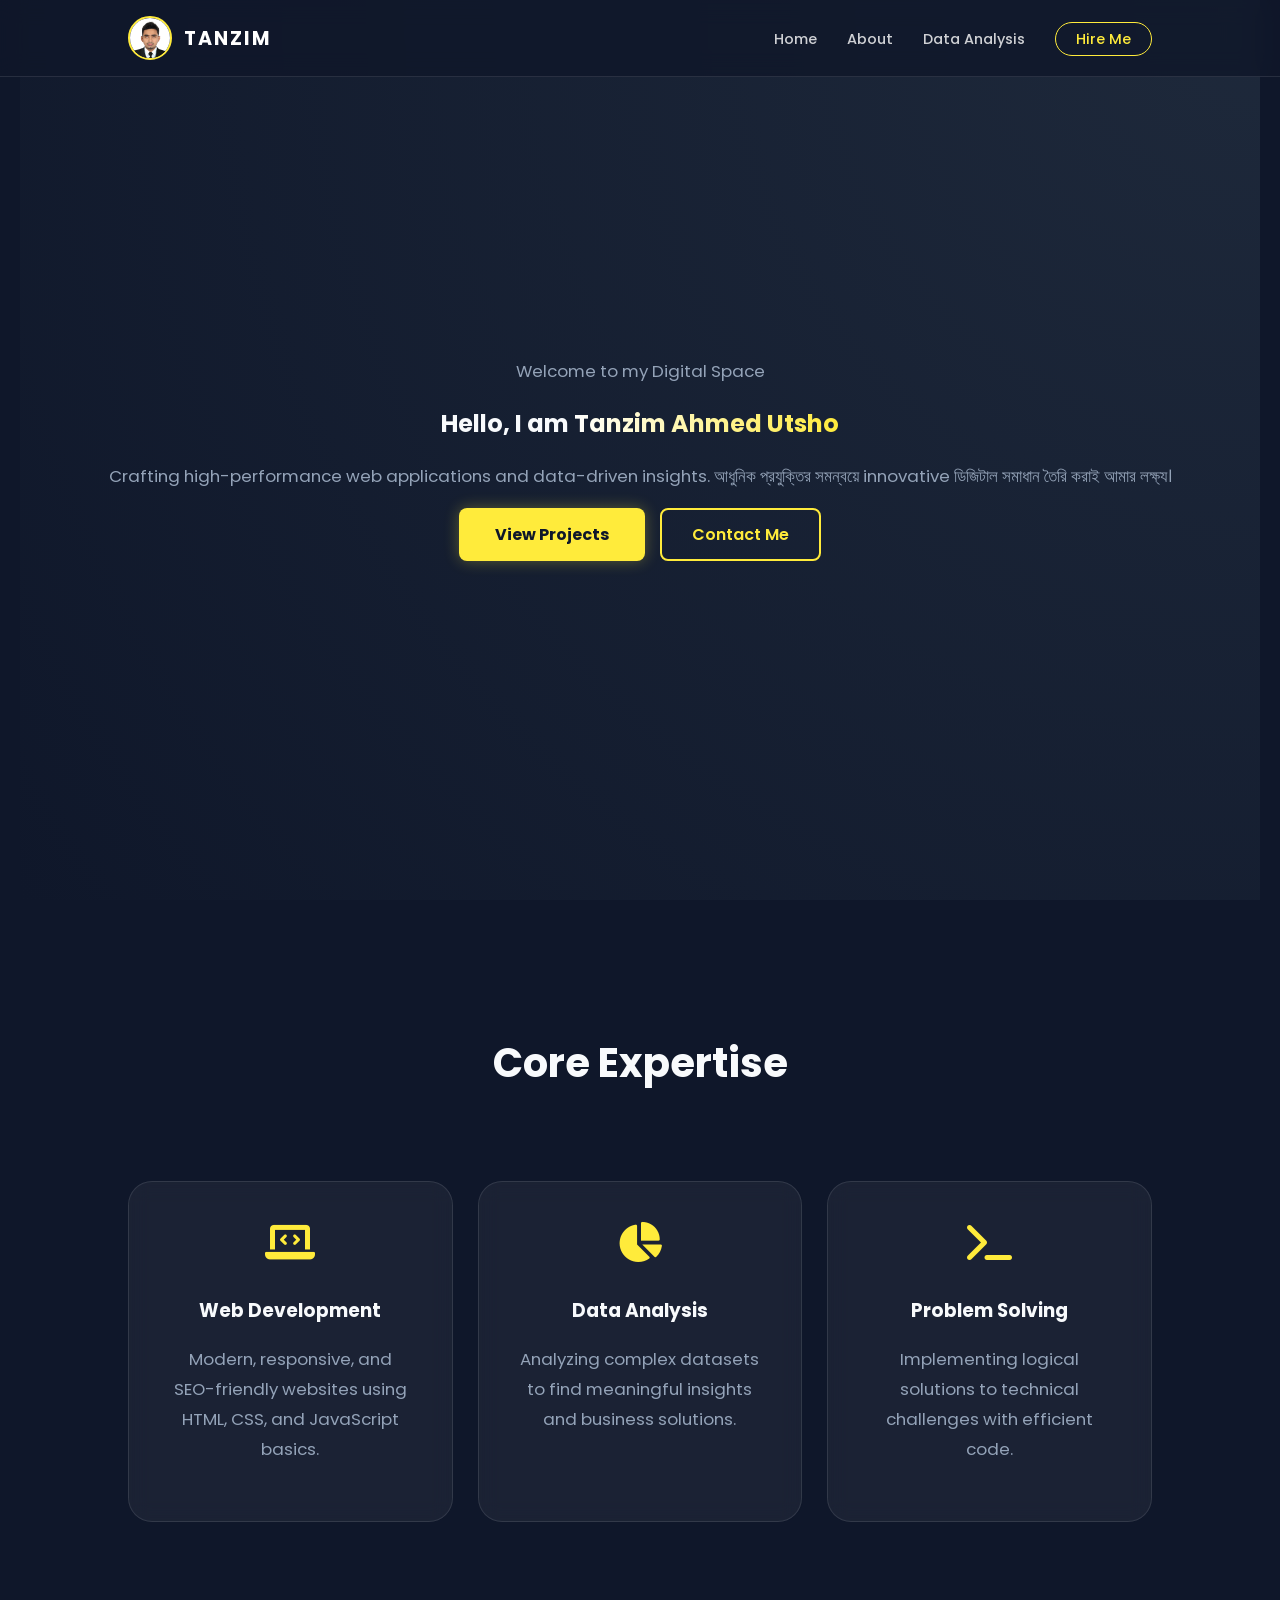
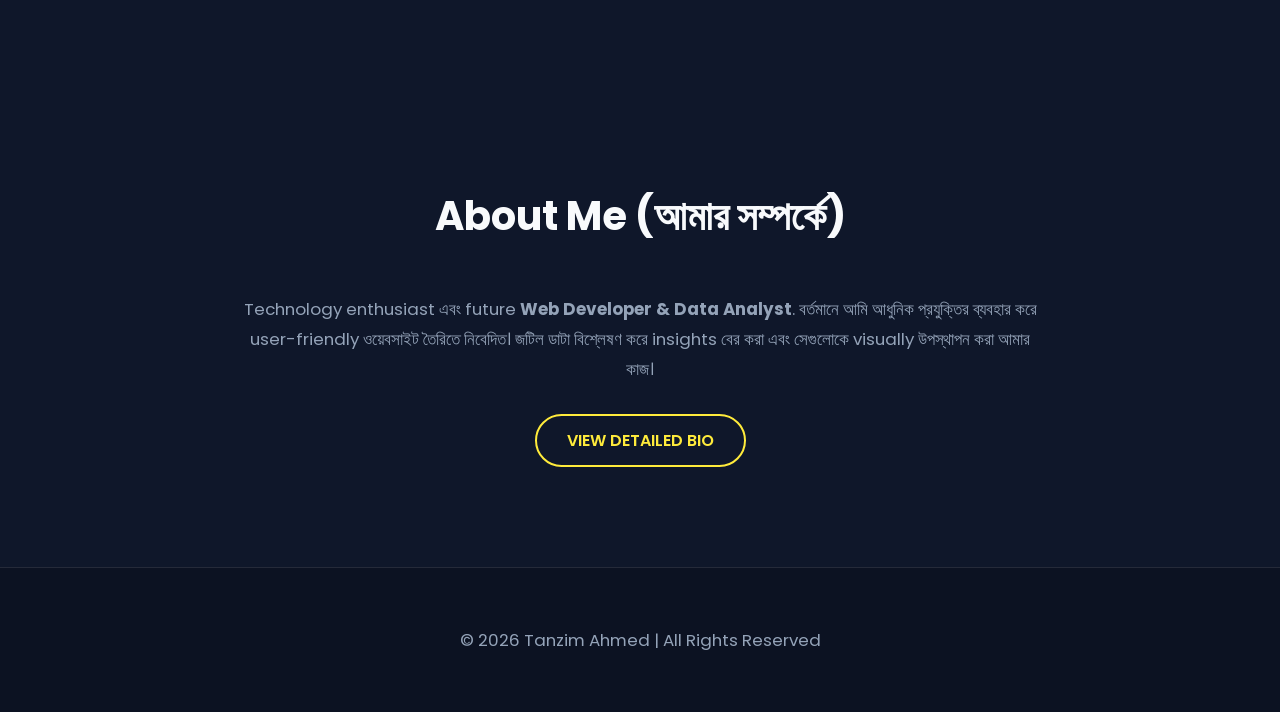
==== commit ee38095c: "experince section added" ====
--- a/index.html
+++ b/index.html
@@ -34,8 +34,9 @@
         <p class="hero-tagline">Welcome to my Digital Space</p>
         <h1>Hello, I am <span>Tanzim Ahmed Utsho</span></h1>
         <p class="hero-sub">
-          Professional Web Developer & Data Analyst. আধুনিক প্রযুক্তির সমন্বয়ে
-          innovative ডিজিটাল সমাধান তৈরি করাই আমার লক্ষ্য।
+          Crafting high-performance web applications and data-driven insights.
+          আধুনিক প্রযুক্তির সমন্বয়ে innovative ডিজিটাল সমাধান তৈরি করাই আমার
+          লক্ষ্য।
         </p>
         <div style="display: flex; gap: 15px; justify-content: center">
           <a href="frontPage.html" class="btn-primary">View Projects</a>
@@ -45,6 +46,57 @@
             style="border-radius: 8px; text-transform: none"
             >Contact Me</a
           >
+        </div>
+      </div>
+    </section>
+
+    <section id="services">
+      <h2 class="section-title">Core Expertise</h2>
+      <div class="grid-3">
+        <div class="glass-card">
+          <i
+            class="fas fa-laptop-code"
+            style="
+              font-size: 2.5rem;
+              color: var(--primary-color);
+              margin-bottom: 15px;
+            "
+          ></i>
+          <h3>Web Development</h3>
+          <p>
+            Modern, responsive, and SEO-friendly websites using HTML, CSS, and
+            JavaScript basics.
+          </p>
+        </div>
+        <div class="glass-card">
+          <i
+            class="fas fa-chart-pie"
+            style="
+              font-size: 2.5rem;
+              color: var(--primary-color);
+              margin-bottom: 15px;
+            "
+          ></i>
+          <h3>Data Analysis</h3>
+          <p>
+            Analyzing complex datasets to find meaningful insights and business
+            solutions.
+          </p>
+        </div>
+        <div class="glass-card">
+          <i
+            class="fas fa-terminal"
+            style="
+              font-size: 2.5rem;
+              color: var(--primary-color);
+              margin-bottom: 15px;
+            "
+          ></i>
+          <h3>Problem Solving</h3>
+          <p>
+            Implementing logical solutions to technical challenges with
+            efficient code.
+          </p>
         </div>
       </div>
     </section>
--- a/style.css
+++ b/style.css
@@ -4,6 +4,8 @@
   --text-light: #f8fafc;
   --glass-bg: rgba(255, 255, 255, 0.05);
   --glass-border: rgba(255, 255, 255, 0.1);
+  --shadow-premium: 0 8px 32px 0 rgba(0, 0, 0, 0.37);
+  --accent-glow: 0 0 15px rgba(255, 235, 59, 0.3);
 }
 
 body {
@@ -32,6 +34,12 @@
   animation: slideDown 0.8s ease-out;
 }
 
+nav:hover {
+  background: rgba(15, 23, 42, 0.95);
+  border-bottom-color: var(--primary-color);
+  transition: 0.4s ease;
+}
+
 .nav-logo {
   display: flex;
   align-items: center;
@@ -129,7 +137,13 @@
   text-decoration: none;
   font-weight: 700;
   border-radius: 8px;
-  transition: 0.3s transform;
+  transition: 0.3s all ease;
+  box-shadow: var(--accent-glow);
+}
+
+.btn-primary:hover {
+  transform: translateY(-3px) scale(1.02);
+  filter: brightness(1.1);
 }
 
 .btn-outline {
@@ -153,6 +167,14 @@
   padding: 40px;
   border-top: 1px solid var(--glass-border);
   color: #64748b;
+  background: rgba(0, 0, 0, 0.2);
+}
+
+.grid-3 {
+  display: grid;
+  grid-template-columns: repeat(auto-fit, minmax(280px, 1fr));
+  gap: 25px;
+  margin-top: 40px;
 }
 
 @keyframes slideDown {
@@ -175,3 +197,20 @@
   -webkit-background-clip: text;
   -webkit-text-fill-color: transparent;
 }
+
+.back-link {
+  display: inline-flex;
+  align-items: center;
+  gap: 10px;
+  color: #94a3b8;
+  text-decoration: none;
+  font-size: 0.95rem;
+  margin-top: 2rem;
+  transition: 0.3s ease;
+  font-weight: 500;
+}
+
+.back-link:hover {
+  color: var(--primary-color);
+  transform: translateX(-5px);
+}
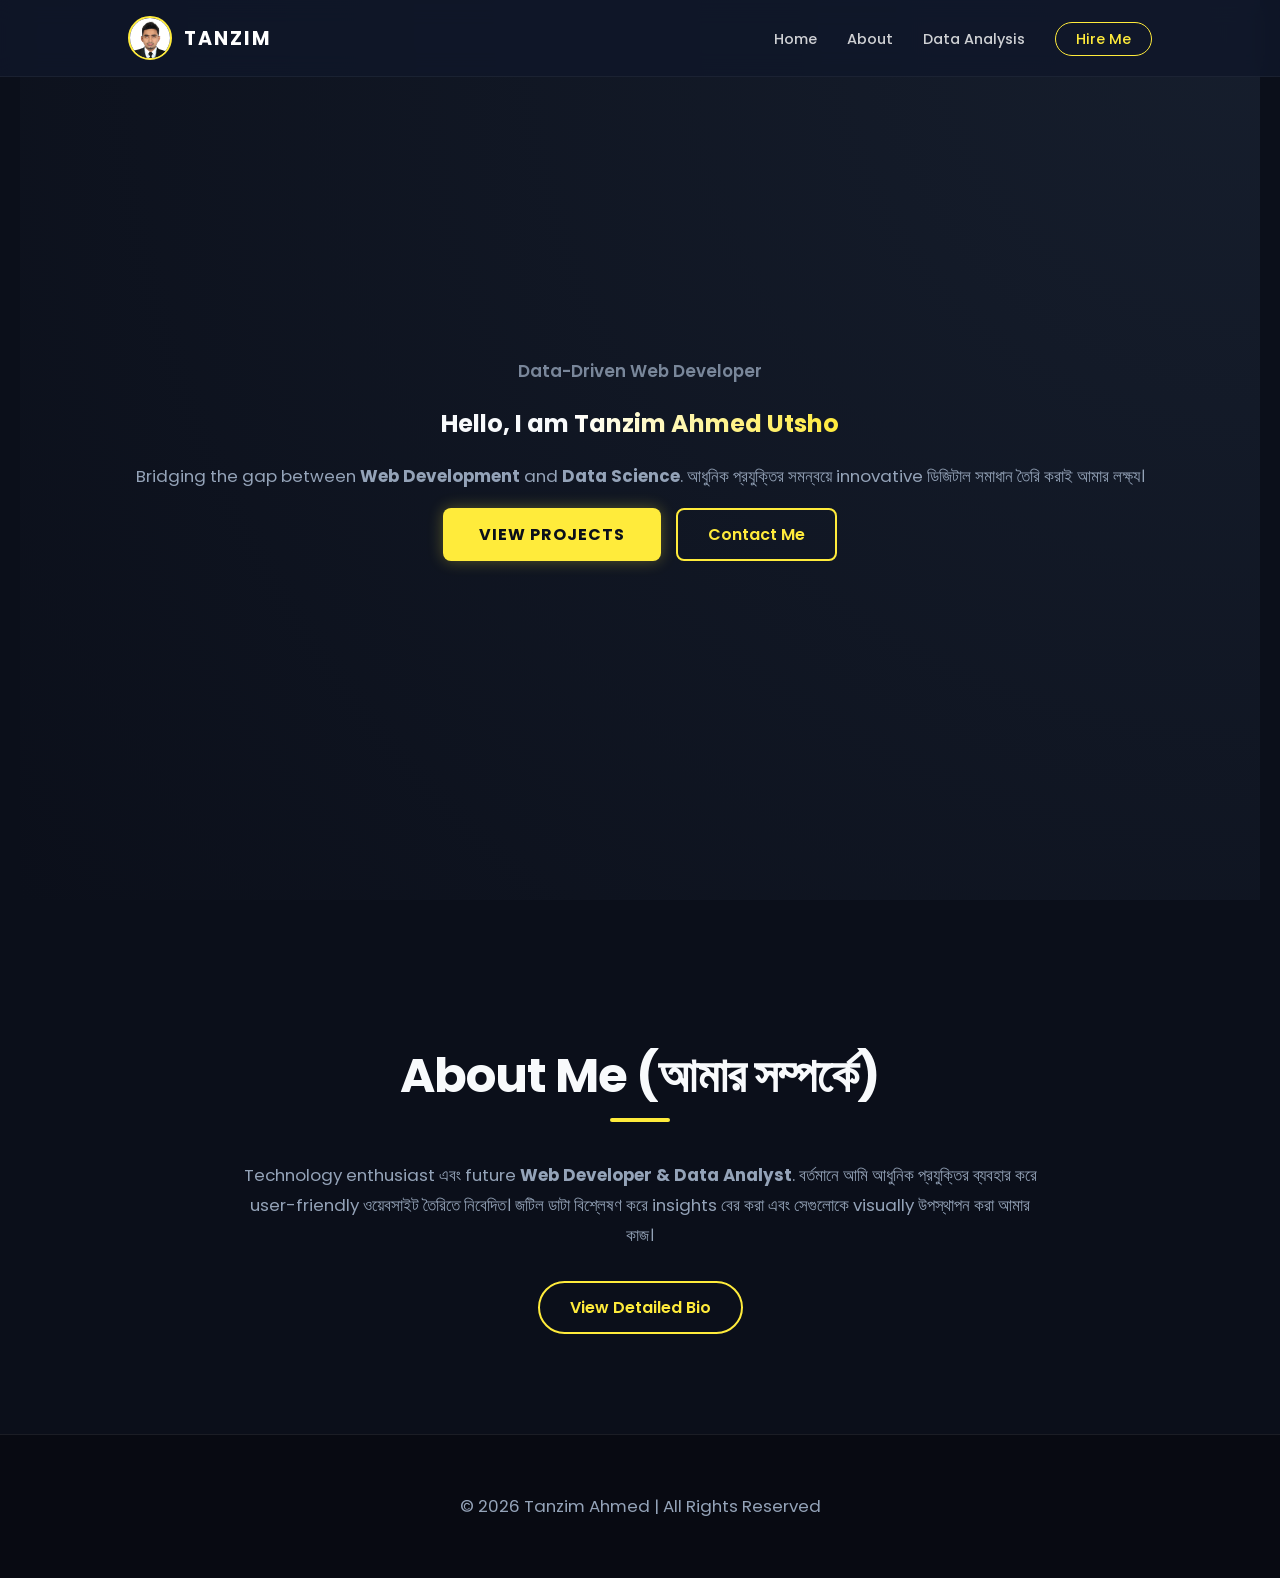
==== commit 1d9ac3e9: "Data-Driven Web Developer section added" ====
--- a/index.html
+++ b/index.html
@@ -31,12 +31,14 @@
 
     <section id="hero">
       <div class="content">
-        <p class="hero-tagline">Welcome to my Digital Space</p>
+        <p class="hero-tagline" style="font-weight: 600; opacity: 0.8">
+          Data-Driven Web Developer
+        </p>
         <h1>Hello, I am <span>Tanzim Ahmed Utsho</span></h1>
         <p class="hero-sub">
-          Crafting high-performance web applications and data-driven insights.
-          আধুনিক প্রযুক্তির সমন্বয়ে innovative ডিজিটাল সমাধান তৈরি করাই আমার
-          লক্ষ্য।
+          Bridging the gap between <b>Web Development</b> and
+          <b>Data Science</b>. আধুনিক প্রযুক্তির সমন্বয়ে innovative ডিজিটাল
+          সমাধান তৈরি করাই আমার লক্ষ্য।
         </p>
         <div style="display: flex; gap: 15px; justify-content: center">
           <a href="frontPage.html" class="btn-primary">View Projects</a>
@@ -46,57 +48,6 @@
             style="border-radius: 8px; text-transform: none"
             >Contact Me</a
           >
-        </div>
-      </div>
-    </section>
-
-    <section id="services">
-      <h2 class="section-title">Core Expertise</h2>
-      <div class="grid-3">
-        <div class="glass-card">
-          <i
-            class="fas fa-laptop-code"
-            style="
-              font-size: 2.5rem;
-              color: var(--primary-color);
-              margin-bottom: 15px;
-            "
-          ></i>
-          <h3>Web Development</h3>
-          <p>
-            Modern, responsive, and SEO-friendly websites using HTML, CSS, and
-            JavaScript basics.
-          </p>
-        </div>
-        <div class="glass-card">
-          <i
-            class="fas fa-chart-pie"
-            style="
-              font-size: 2.5rem;
-              color: var(--primary-color);
-              margin-bottom: 15px;
-            "
-          ></i>
-          <h3>Data Analysis</h3>
-          <p>
-            Analyzing complex datasets to find meaningful insights and business
-            solutions.
-          </p>
-        </div>
-        <div class="glass-card">
-          <i
-            class="fas fa-terminal"
-            style="
-              font-size: 2.5rem;
-              color: var(--primary-color);
-              margin-bottom: 15px;
-            "
-          ></i>
-          <h3>Problem Solving</h3>
-          <p>
-            Implementing logical solutions to technical challenges with
-            efficient code.
-          </p>
         </div>
       </div>
     </section>
--- a/style.css
+++ b/style.css
@@ -1,10 +1,11 @@
 :root {
   --primary-color: #ffeb3b;
-  --bg-dark: #0f172a;
+  --bg-dark: #0b0f1a;
   --text-light: #f8fafc;
   --glass-bg: rgba(255, 255, 255, 0.05);
-  --glass-border: rgba(255, 255, 255, 0.1);
-  --shadow-premium: 0 8px 32px 0 rgba(0, 0, 0, 0.37);
+  --glass-border: rgba(255, 255, 255, 0.08);
+  --glass-border-hover: rgba(255, 235, 59, 0.3);
+  --shadow-premium: 0 20px 50px rgba(0, 0, 0, 0.5);
   --accent-glow: 0 0 15px rgba(255, 235, 59, 0.3);
 }
 
@@ -14,6 +15,7 @@
   background-color: var(--bg-dark);
   color: var(--text-light);
   scroll-behavior: smooth;
+  overflow-x: hidden;
   text-align: center;
 }
 
@@ -30,7 +32,7 @@
   width: 100%;
   z-index: 1000;
   box-sizing: border-box;
-  border-bottom: 1px solid var(--glass-border);
+  border-bottom: 1px solid rgba(255, 255, 255, 0.05);
   animation: slideDown 0.8s ease-out;
 }
 
@@ -64,10 +66,24 @@
 
 /* Typography & Content Layout */
 h2.section-title {
-  font-size: 2.5rem;
+  font-size: clamp(2rem, 5vw, 3rem);
   margin-bottom: 3rem;
   position: relative;
   display: inline-block;
+  font-weight: 700;
+  letter-spacing: -1px;
+}
+
+h2.section-title::after {
+  content: "";
+  position: absolute;
+  bottom: -10px;
+  left: 50%;
+  transform: translateX(-50%);
+  width: 60px;
+  height: 4px;
+  background: var(--primary-color);
+  border-radius: 2px;
 }
 
 .nav-links {
@@ -116,17 +132,25 @@
   flex-direction: column;
   justify-content: center;
   align-items: center;
-  background: radial-gradient(circle at top right, #1e293b, #0f172a);
+  background: radial-gradient(circle at top right, #161e2d, #0b0f1a);
   padding: 0 20px;
+  position: relative;
 }
 
 .glass-card {
   background: var(--glass-bg);
   padding: 40px;
-  border-radius: 24px;
+  border-radius: 20px;
   border: 1px solid var(--glass-border);
-  backdrop-filter: blur(10px);
+  backdrop-filter: blur(15px);
   margin-bottom: 30px;
+  transition: all 0.4s cubic-bezier(0.175, 0.885, 0.32, 1.275);
+}
+
+.glass-card:hover {
+  border-color: var(--glass-border-hover);
+  transform: translateY(-10px);
+  box-shadow: var(--shadow-premium);
 }
 
 .btn-primary {
@@ -137,13 +161,16 @@
   text-decoration: none;
   font-weight: 700;
   border-radius: 8px;
-  transition: 0.3s all ease;
+  transition: all 0.3s ease;
   box-shadow: var(--accent-glow);
+  text-transform: uppercase;
+  letter-spacing: 1px;
 }
 
 .btn-primary:hover {
-  transform: translateY(-3px) scale(1.02);
+  transform: translateY(-3px);
   filter: brightness(1.1);
+  box-shadow: 0 10px 25px rgba(255, 235, 59, 0.4);
 }
 
 .btn-outline {
@@ -153,28 +180,22 @@
   color: var(--primary-color);
   text-decoration: none;
   border-radius: 50px;
-  text-transform: uppercase;
   font-weight: 600;
-  transition: 0.3s;
+  transition: all 0.3s ease;
 }
 
 .btn-outline:hover {
   background: var(--primary-color);
   color: var(--bg-dark);
+  transform: translateY(-2px);
 }
 
 footer {
   padding: 40px;
   border-top: 1px solid var(--glass-border);
   color: #64748b;
-  background: rgba(0, 0, 0, 0.2);
-}
-
-.grid-3 {
-  display: grid;
-  grid-template-columns: repeat(auto-fit, minmax(280px, 1fr));
-  gap: 25px;
-  margin-top: 40px;
+  background: rgba(0, 0, 0, 0.3);
+  font-size: 0.9rem;
 }
 
 @keyframes slideDown {
@@ -193,7 +214,7 @@
 }
 
 h1 span {
-  background: linear-gradient(to right, #fff, var(--primary-color));
+  background: linear-gradient(90deg, #fff, var(--primary-color));
   -webkit-background-clip: text;
   -webkit-text-fill-color: transparent;
 }
